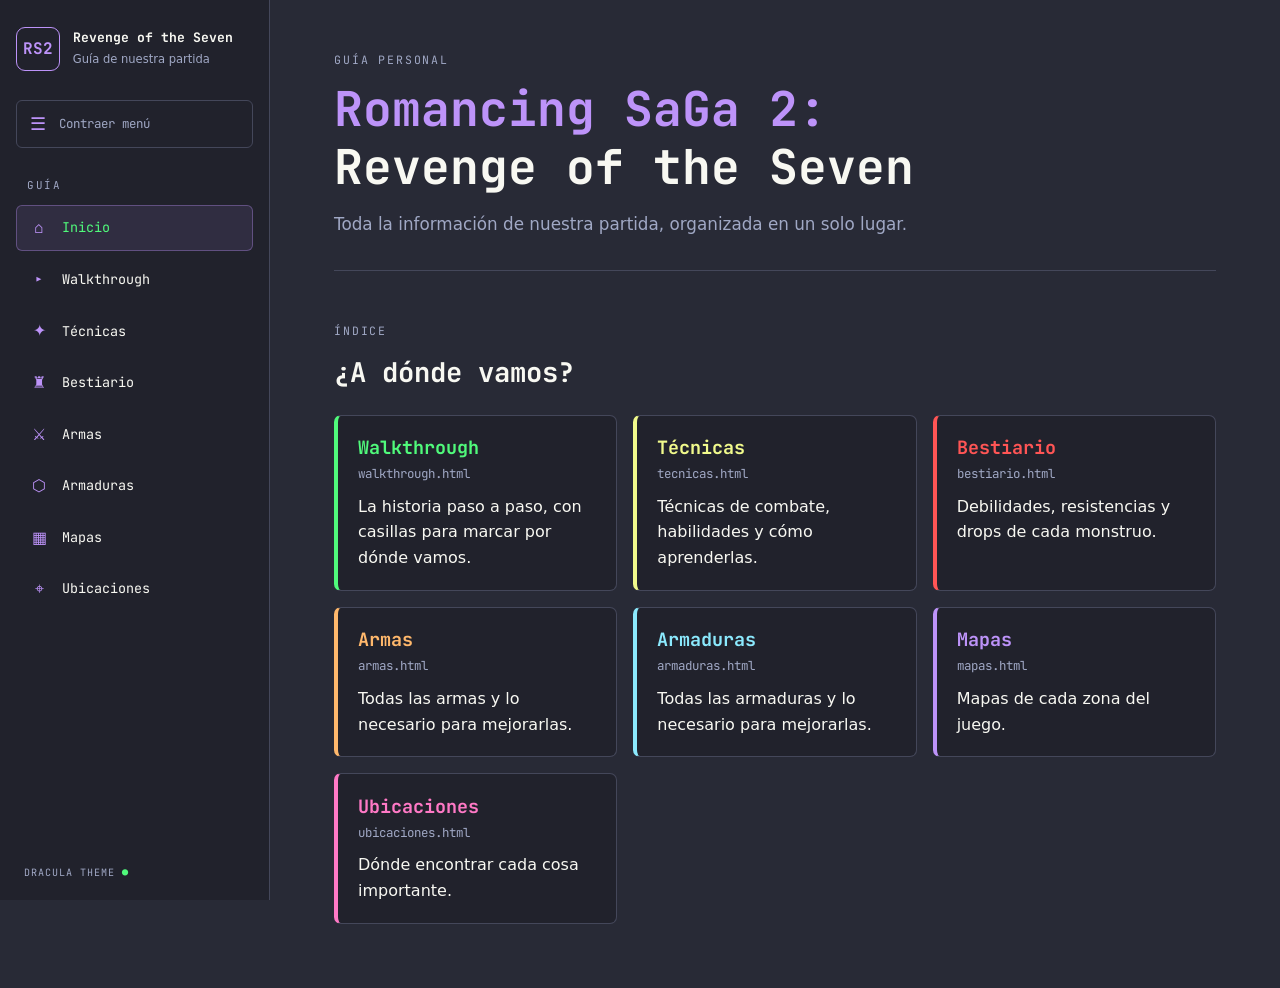
==== index.html @ 84bdde69 "Primera version chatGPT" ====
<!DOCTYPE html>
<html lang="es">
<head>
  <meta charset="UTF-8">
  <meta name="viewport" content="width=device-width, initial-scale=1">
  <meta name="theme-color" content="#282a36">
  <title>Romancing SaGa 2: Revenge of the Seven — Guía</title>
  <link rel="preconnect" href="https://fonts.googleapis.com">
  <link rel="preconnect" href="https://fonts.gstatic.com" crossorigin>
  <link href="https://fonts.googleapis.com/css2?family=JetBrains+Mono:wght@400;700&display=swap" rel="stylesheet">
  <link rel="stylesheet" href="CSS/style.css">
  <!-- Si esta página necesita estilos propios, añádelos después:
  <link rel="stylesheet" href="CSS/index.css">
  -->
</head>
<body>
  <!-- Control del menú: no necesita JavaScript -->
  <input class="menu-toggle" type="checkbox" id="menu-toggle" aria-label="Mostrar u ocultar el menú">

  <aside class="sidebar" aria-label="Menú principal">
    <a class="sidebar-brand" href="index.html">
      <span class="brand-mark">RS2</span>
      <span class="brand-copy">
        <strong>Revenge of the Seven</strong>
        <small>Guía de nuestra partida</small>
      </span>
    </a>

    <label class="sidebar-toggle" for="menu-toggle">
      <span class="toggle-icon" aria-hidden="true">☰</span>
      <span class="toggle-text">Contraer menú</span>
    </label>

    <nav class="site-nav">
      <span class="nav-heading">GUÍA</span>
      <ul>
        <li><a href="index.html" aria-current="page"><span class="nav-symbol">⌂</span><span class="nav-label">Inicio</span></a></li>
        <li><a href="walkthrough.html"><span class="nav-symbol">▸</span><span class="nav-label">Walkthrough</span></a></li>
        <li><a href="tecnicas.html"><span class="nav-symbol">✦</span><span class="nav-label">Técnicas</span></a></li>
        <li><a href="bestiario.html"><span class="nav-symbol">♜</span><span class="nav-label">Bestiario</span></a></li>
        <li><a href="armas.html"><span class="nav-symbol">⚔</span><span class="nav-label">Armas</span></a></li>
        <li><a href="armaduras.html"><span class="nav-symbol">⬡</span><span class="nav-label">Armaduras</span></a></li>
        <li><a href="mapas.html"><span class="nav-symbol">▦</span><span class="nav-label">Mapas</span></a></li>
        <li><a href="ubicaciones.html"><span class="nav-symbol">⌖</span><span class="nav-label">Ubicaciones</span></a></li>
      </ul>
    </nav>

    <div class="sidebar-footer">DRACULA THEME <span>●</span></div>
  </aside>

  <!-- En móvil, pulsar fuera del menú lo cierra -->
  <label class="menu-backdrop" for="menu-toggle" aria-label="Cerrar menú"></label>

  <main class="page-content">
    <header class="page-header">
      <p class="eyebrow">GUÍA PERSONAL</p>
      <h1 class="site-title">Romancing SaGa 2:<br><span>Revenge of the Seven</span></h1>
      <p class="site-subtitle">Toda la información de nuestra partida, organizada en un solo lugar.</p>
    </header>

    <section class="home-section" aria-labelledby="sections-title">
      <div class="section-heading">
        <p class="eyebrow">ÍNDICE</p>
        <h2 id="sections-title">¿A dónde vamos?</h2>
      </div>

      <ul class="sections">
        <li>
          <a class="section-link" href="walkthrough.html" style="--accent: var(--green)">
            <span class="section-name">Walkthrough</span>
            <span class="section-file">walkthrough.html</span>
            <span class="section-desc">La historia paso a paso, con casillas para marcar por dónde vamos.</span>
          </a>
        </li>
        <li>
          <a class="section-link" href="tecnicas.html" style="--accent: var(--yellow)">
            <span class="section-name">Técnicas</span>
            <span class="section-file">tecnicas.html</span>
            <span class="section-desc">Técnicas de combate, habilidades y cómo aprenderlas.</span>
          </a>
        </li>
        <li>
          <a class="section-link" href="bestiario.html" style="--accent: var(--red)">
            <span class="section-name">Bestiario</span>
            <span class="section-file">bestiario.html</span>
            <span class="section-desc">Debilidades, resistencias y drops de cada monstruo.</span>
          </a>
        </li>
        <li>
          <a class="section-link" href="armas.html" style="--accent: var(--orange)">
            <span class="section-name">Armas</span>
            <span class="section-file">armas.html</span>
            <span class="section-desc">Todas las armas y lo necesario para mejorarlas.</span>
          </a>
        </li>
        <li>
          <a class="section-link" href="armaduras.html" style="--accent: var(--cyan)">
            <span class="section-name">Armaduras</span>
            <span class="section-file">armaduras.html</span>
            <span class="section-desc">Todas las armaduras y lo necesario para mejorarlas.</span>
          </a>
        </li>
        <li>
          <a class="section-link" href="mapas.html" style="--accent: var(--purple)">
            <span class="section-name">Mapas</span>
            <span class="section-file">mapas.html</span>
            <span class="section-desc">Mapas de cada zona del juego.</span>
          </a>
        </li>
        <li>
          <a class="section-link" href="ubicaciones.html" style="--accent: var(--pink)">
            <span class="section-name">Ubicaciones</span>
            <span class="section-file">ubicaciones.html</span>
            <span class="section-desc">Dónde encontrar cada cosa importante.</span>
          </a>
        </li>
      </ul>
    </section>
  </main>
</body>
</html>
---- CSS/style.css ----
/* =========================================================
   Romancing SaGa 2 — Dracula Theme
   Hoja compartida por todas las páginas
   ========================================================= */

:root {
  --bg: #282a36;
  --bg-dark: #21222c;
  --bg-panel: #343746;
  --line: #44475a;
  --fg: #f8f8f2;
  --comment: #a0a8c5;
  --cyan: #8be9fd;
  --green: #50fa7b;
  --orange: #ffb86c;
  --pink: #ff79c6;
  --purple: #bd93f9;
  --red: #ff5555;
  --yellow: #f1fa8c;

  --sidebar-width: 270px;
  --sidebar-collapsed-width: 76px;
  --font-mono: "JetBrains Mono", ui-monospace, "Cascadia Code", Menlo, Consolas, monospace;
  --font-body: system-ui, -apple-system, "Segoe UI", Roboto, sans-serif;
}

* { box-sizing: border-box; }

html {
  min-height: 100%;
  background: var(--bg);
  scroll-behavior: smooth;
}

body {
  margin: 0;
  min-height: 100vh;
  background: var(--bg);
  color: var(--fg);
  font-family: var(--font-body);
  font-size: 1rem;
  line-height: 1.6;
}

a { color: var(--cyan); }

a:focus-visible,
label:focus-visible {
  outline: 2px solid var(--purple);
  outline-offset: 3px;
}

/* ---------- Menú lateral compartido ---------- */

.menu-toggle {
  position: absolute;
  width: 1px;
  height: 1px;
  overflow: hidden;
  clip: rect(0, 0, 0, 0);
  white-space: nowrap;
  clip-path: inset(50%);
}

.sidebar {
  position: fixed;
  z-index: 20;
  inset: 0 auto 0 0;
  display: flex;
  flex-direction: column;
  width: var(--sidebar-width);
  padding: 1.25rem 1rem 1rem;
  overflow-y: auto;
  background: var(--bg-dark);
  border-right: 1px solid var(--line);
  transition: width 0.22s ease, transform 0.22s ease;
}

.sidebar-brand {
  display: flex;
  align-items: center;
  gap: 0.8rem;
  min-height: 58px;
  margin-bottom: 1.4rem;
  color: var(--fg);
  text-decoration: none;
}

.brand-mark {
  display: grid;
  flex: 0 0 44px;
  width: 44px;
  height: 44px;
  place-items: center;
  border: 1px solid var(--purple);
  border-radius: 9px;
  color: var(--purple);
  font-family: var(--font-mono);
  font-weight: 700;
}

.brand-copy { min-width: 0; }
.brand-copy strong {
  display: block;
  font-family: var(--font-mono);
  font-size: 0.82rem;
  line-height: 1.35;
}
.brand-copy small {
  display: block;
  margin-top: 0.2rem;
  color: var(--comment);
  font-size: 0.72rem;
}

.sidebar-toggle {
  display: flex;
  align-items: center;
  gap: 0.75rem;
  min-height: 42px;
  padding: 0.55rem 0.7rem;
  border: 1px solid var(--line);
  border-radius: 6px;
  color: var(--comment);
  cursor: pointer;
  font-family: var(--font-mono);
  font-size: 0.78rem;
  user-select: none;
}
.sidebar-toggle:hover {
  border-color: var(--purple);
  color: var(--fg);
}
.toggle-icon {
  width: 1.2rem;
  color: var(--purple);
  text-align: center;
  font-size: 1.1rem;
}

.site-nav { margin-top: 1.8rem; }
.nav-heading {
  display: block;
  margin: 0 0 0.65rem 0.7rem;
  color: var(--comment);
  font-family: var(--font-mono);
  font-size: 0.68rem;
  letter-spacing: 0.14em;
}

.site-nav ul {
  display: grid;
  gap: 0.3rem;
  margin: 0;
  padding: 0;
  list-style: none;
}

.site-nav a {
  display: flex;
  align-items: center;
  gap: 0.8rem;
  min-height: 44px;
  padding: 0.6rem 0.75rem;
  border: 1px solid transparent;
  border-radius: 6px;
  color: var(--fg);
  text-decoration: none;
  font-family: var(--font-mono);
  font-size: 0.84rem;
  transition: background-color 0.15s, color 0.15s, border-color 0.15s;
}
.site-nav a:hover {
  background: var(--bg-panel);
  border-color: var(--line);
  color: var(--pink);
}
.site-nav a[aria-current="page"] {
  background: rgb(189 147 249 / 10%);
  border-color: rgb(189 147 249 / 35%);
  color: var(--green);
}
.nav-symbol {
  display: inline-grid;
  flex: 0 0 1.25rem;
  place-items: center;
  color: var(--purple);
  font-size: 1rem;
}

.sidebar-footer {
  margin-top: auto;
  padding: 1.25rem 0.5rem 0.2rem;
  color: var(--comment);
  font-family: var(--font-mono);
  font-size: 0.63rem;
  letter-spacing: 0.1em;
}
.sidebar-footer span { color: var(--green); }

/* Menú contraído en escritorio */
#menu-toggle:checked ~ .sidebar {
  width: var(--sidebar-collapsed-width);
  padding-inline: 0.85rem;
}
#menu-toggle:checked ~ .sidebar .brand-copy,
#menu-toggle:checked ~ .sidebar .toggle-text,
#menu-toggle:checked ~ .sidebar .nav-heading,
#menu-toggle:checked ~ .sidebar .site-nav .nav-label,
#menu-toggle:checked ~ .sidebar .sidebar-footer {
  display: none;
}
#menu-toggle:checked ~ .sidebar .sidebar-brand,
#menu-toggle:checked ~ .sidebar .sidebar-toggle,
#menu-toggle:checked ~ .sidebar .site-nav a {
  justify-content: center;
}
#menu-toggle:checked ~ .sidebar .site-nav a { padding-inline: 0.4rem; }
#menu-toggle:checked ~ .sidebar .nav-symbol {
  flex-basis: auto;
  font-size: 1.15rem;
}

/* El contenido deja espacio para el menú */
.page-content {
  min-height: 100vh;
  margin-left: var(--sidebar-width);
  padding: 3.2rem clamp(1.5rem, 5vw, 4.5rem) 4rem;
  transition: margin-left 0.22s ease;
}
#menu-toggle:checked ~ .page-content {
  margin-left: var(--sidebar-collapsed-width);
}

.menu-backdrop { display: none; }

/* ---------- Cabeceras y contenido común ---------- */

.page-header {
  width: min(100%, 1050px);
  margin: 0 auto 3.2rem;
  padding-bottom: 2rem;
  border-bottom: 1px solid var(--line);
}

.eyebrow {
  margin: 0 0 0.65rem;
  color: var(--comment);
  font-family: var(--font-mono);
  font-size: 0.72rem;
  letter-spacing: 0.16em;
}

.site-title {
  margin: 0;
  color: var(--purple);
  font-family: var(--font-mono);
  font-size: clamp(1.7rem, 4.5vw, 3rem);
  font-weight: 700;
  line-height: 1.2;
}
.site-title span { color: var(--fg); }

.site-subtitle {
  max-width: 680px;
  margin: 1rem 0 0;
  color: var(--comment);
  font-size: 1.05rem;
}

.home-section {
  width: min(100%, 1050px);
  margin-inline: auto;
}
.section-heading { margin-bottom: 1.25rem; }
.section-heading h2 {
  margin: 0;
  color: var(--fg);
  font-family: var(--font-mono);
  font-size: clamp(1.25rem, 3vw, 1.7rem);
}

/* Tarjetas del índice */
.sections {
  display: grid;
  grid-template-columns: repeat(auto-fit, minmax(min(100%, 260px), 1fr));
  gap: 1rem;
  margin: 0;
  padding: 0;
  list-style: none;
}

.section-link {
  display: block;
  height: 100%;
  padding: 1.1rem 1.25rem 1.2rem;
  background: var(--bg-dark);
  border: 1px solid var(--line);
  border-left: 4px solid var(--accent, var(--purple));
  border-radius: 7px;
  color: var(--fg);
  text-decoration: none;
  transition: background-color 0.15s, border-color 0.15s, transform 0.15s;
}
.section-link:hover {
  background: var(--bg-panel);
  border-color: var(--accent, var(--purple));
  transform: translateY(-2px);
}
.section-link:focus-visible {
  outline: 2px solid var(--accent, var(--purple));
  outline-offset: 3px;
}
.section-name {
  display: block;
  color: var(--accent, var(--purple));
  font-family: var(--font-mono);
  font-size: 1.15rem;
  font-weight: 700;
}
.section-file {
  display: block;
  margin-top: 0.1rem;
  color: var(--comment);
  font-family: var(--font-mono);
  font-size: 0.78rem;
}
.section-desc {
  display: block;
  margin-top: 0.6rem;
  color: var(--fg);
}

/* Estilos base útiles para el contenido de las páginas interiores */
.page-body {
  width: min(100%, 1050px);
  margin-inline: auto;
}
.page-body h2,
.page-body h3 {
  color: var(--purple);
  font-family: var(--font-mono);
}
.page-body a { color: var(--cyan); }

/* ---------- Adaptación a móviles ---------- */

@media (max-width: 760px) {
  .sidebar {
    width: min(var(--sidebar-width), 86vw);
    transform: translateX(-100%);
    box-shadow: 12px 0 35px rgb(0 0 0 / 25%);
  }

  /* En móvil, el menú empieza cerrado y se abre con el botón ☰ */
  #menu-toggle:checked ~ .sidebar {
    width: min(var(--sidebar-width), 86vw);
    padding-inline: 1rem;
    transform: translateX(0);
  }
  #menu-toggle:checked ~ .sidebar .brand-copy,
  #menu-toggle:checked ~ .sidebar .toggle-text,
  #menu-toggle:checked ~ .sidebar .nav-heading,
  #menu-toggle:checked ~ .sidebar .site-nav .nav-label,
  #menu-toggle:checked ~ .sidebar .sidebar-footer {
    display: initial;
  }
  #menu-toggle:checked ~ .sidebar .sidebar-brand,
  #menu-toggle:checked ~ .sidebar .sidebar-toggle,
  #menu-toggle:checked ~ .sidebar .site-nav a {
    justify-content: flex-start;
  }
  #menu-toggle:checked ~ .sidebar .site-nav a { padding-inline: 0.75rem; }
  #menu-toggle:checked ~ .sidebar .nav-symbol {
    flex-basis: 1.25rem;
  }

  .page-content,
  #menu-toggle:checked ~ .page-content {
    margin-left: 0;
    padding: 5.5rem 1.1rem 2.5rem;
  }

  /* Botón flotante para abrir/cerrar el menú */
  .sidebar-toggle {
    position: relative;
  }
  body::before {
    content: "☰  MENÚ";
    position: fixed;
    z-index: 15;
    top: 0.8rem;
    left: 0.8rem;
    padding: 0.55rem 0.85rem;
    border: 1px solid var(--line);
    border-radius: 6px;
    background: var(--bg-dark);
    color: var(--fg);
    font-family: var(--font-mono);
    font-size: 0.78rem;
    pointer-events: none;
  }
  .menu-backdrop {
    position: fixed;
    z-index: 18;
    inset: 0;
    background: rgb(0 0 0 / 55%);
  }
  #menu-toggle:checked ~ .menu-backdrop { display: block; }
  #menu-toggle:checked ~ .sidebar { z-index: 20; }
  .sidebar .sidebar-toggle { display: none; }
  #menu-toggle:checked ~ .sidebar .sidebar-toggle { display: flex; }
}

@media (prefers-reduced-motion: reduce) {
  *,
  *::before,
  *::after {
    scroll-behavior: auto !important;
    transition-duration: 0.01ms !important;
  }
}
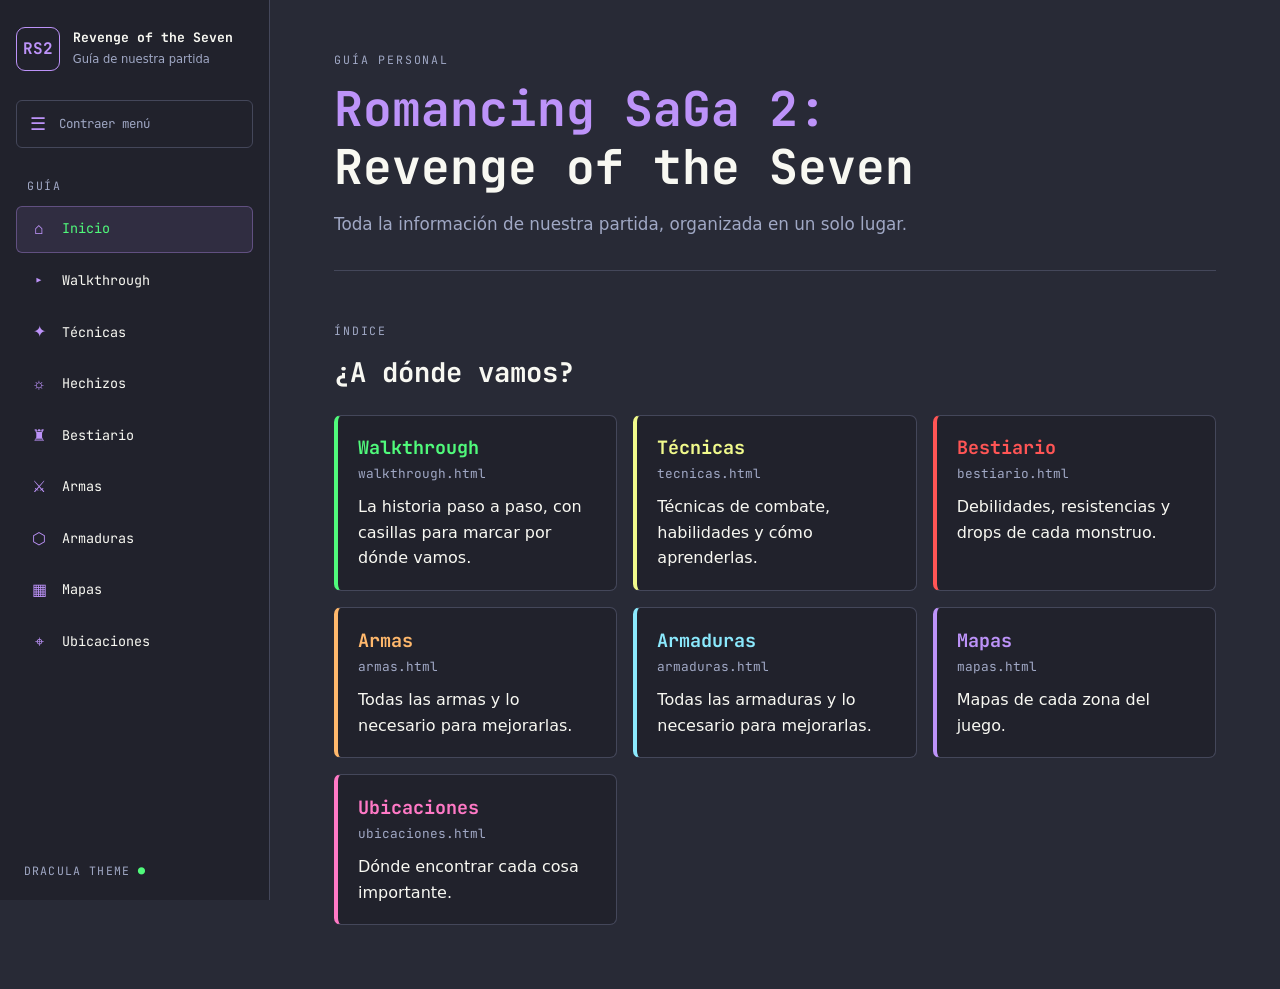
==== commit a6eeb7ac: "correciones varias" ====
--- a/index.html
+++ b/index.html
@@ -5,17 +5,25 @@
   <meta name="viewport" content="width=device-width, initial-scale=1">
   <meta name="theme-color" content="#282a36">
   <title>Romancing SaGa 2: Revenge of the Seven — Guía</title>
+
   <link rel="preconnect" href="https://fonts.googleapis.com">
   <link rel="preconnect" href="https://fonts.gstatic.com" crossorigin>
   <link href="https://fonts.googleapis.com/css2?family=JetBrains+Mono:wght@400;700&display=swap" rel="stylesheet">
   <link rel="stylesheet" href="CSS/style.css">
+  <script src="JavaScript/menu.js" defer></script>
+
   <!-- Si esta página necesita estilos propios, añádelos después:
   <link rel="stylesheet" href="CSS/index.css">
   -->
 </head>
 <body>
   <!-- Control del menú: no necesita JavaScript -->
-  <input class="menu-toggle" type="checkbox" id="menu-toggle" aria-label="Mostrar u ocultar el menú">
+  <input class="menu-toggle" type="checkbox" id="menu-toggle" aria-controls="site-nav" aria-label="Mostrar u ocultar el menú">
+
+  <!-- Botón fijo para abrir/cerrar el menú en móvil -->
+  <label class="mobile-menu-button" for="menu-toggle" aria-label="Abrir o cerrar el menú">
+    ☰ MENÚ
+  </label>
 
   <aside class="sidebar" aria-label="Menú principal">
     <a class="sidebar-brand" href="index.html">
@@ -31,17 +39,18 @@
       <span class="toggle-text">Contraer menú</span>
     </label>
 
-    <nav class="site-nav">
+    <nav class="site-nav" id="site-nav">
       <span class="nav-heading">GUÍA</span>
       <ul>
-        <li><a href="index.html" aria-current="page"><span class="nav-symbol">⌂</span><span class="nav-label">Inicio</span></a></li>
-        <li><a href="walkthrough.html"><span class="nav-symbol">▸</span><span class="nav-label">Walkthrough</span></a></li>
-        <li><a href="tecnicas.html"><span class="nav-symbol">✦</span><span class="nav-label">Técnicas</span></a></li>
-        <li><a href="bestiario.html"><span class="nav-symbol">♜</span><span class="nav-label">Bestiario</span></a></li>
-        <li><a href="armas.html"><span class="nav-symbol">⚔</span><span class="nav-label">Armas</span></a></li>
-        <li><a href="armaduras.html"><span class="nav-symbol">⬡</span><span class="nav-label">Armaduras</span></a></li>
-        <li><a href="mapas.html"><span class="nav-symbol">▦</span><span class="nav-label">Mapas</span></a></li>
-        <li><a href="ubicaciones.html"><span class="nav-symbol">⌖</span><span class="nav-label">Ubicaciones</span></a></li>
+        <li><a href="index.html" aria-current="page"><span class="nav-symbol" aria-hidden="true">⌂</span><span class="nav-label">Inicio</span></a></li>
+        <li><a href="walkthrough.html"><span class="nav-symbol" aria-hidden="true">▸</span><span class="nav-label">Walkthrough</span></a></li>
+        <li><a href="tecnicas.html"><span class="nav-symbol" aria-hidden="true">✦</span><span class="nav-label">Técnicas</span></a></li>
+        <li><a href="hechizos.html"><span class="nav-symbol" aria-hidden="true">☼</span><span class="nav-label">Hechizos</span></a></li>
+        <li><a href="bestiario.html"><span class="nav-symbol" aria-hidden="true">♜</span><span class="nav-label">Bestiario</span></a></li>
+        <li><a href="armas.html"><span class="nav-symbol" aria-hidden="true">⚔</span><span class="nav-label">Armas</span></a></li>
+        <li><a href="armaduras.html"><span class="nav-symbol" aria-hidden="true">⬡</span><span class="nav-label">Armaduras</span></a></li>
+        <li><a href="mapas.html"><span class="nav-symbol" aria-hidden="true">▦</span><span class="nav-label">Mapas</span></a></li>
+        <li><a href="ubicaciones.html"><span class="nav-symbol" aria-hidden="true">⌖</span><span class="nav-label">Ubicaciones</span></a></li>
       </ul>
     </nav>
 
@@ -49,7 +58,7 @@
   </aside>
 
   <!-- En móvil, pulsar fuera del menú lo cierra -->
-  <label class="menu-backdrop" for="menu-toggle" aria-label="Cerrar menú"></label>
+  <label class="menu-backdrop" for="menu-toggle" aria-hidden="true"></label>
 
   <main class="page-content">
     <header class="page-header">
@@ -72,6 +81,7 @@
             <span class="section-desc">La historia paso a paso, con casillas para marcar por dónde vamos.</span>
           </a>
         </li>
+
         <li>
           <a class="section-link" href="tecnicas.html" style="--accent: var(--yellow)">
             <span class="section-name">Técnicas</span>
@@ -79,6 +89,7 @@
             <span class="section-desc">Técnicas de combate, habilidades y cómo aprenderlas.</span>
           </a>
         </li>
+
         <li>
           <a class="section-link" href="bestiario.html" style="--accent: var(--red)">
             <span class="section-name">Bestiario</span>
@@ -86,6 +97,7 @@
             <span class="section-desc">Debilidades, resistencias y drops de cada monstruo.</span>
           </a>
         </li>
+
         <li>
           <a class="section-link" href="armas.html" style="--accent: var(--orange)">
             <span class="section-name">Armas</span>
@@ -93,6 +105,7 @@
             <span class="section-desc">Todas las armas y lo necesario para mejorarlas.</span>
           </a>
         </li>
+
         <li>
           <a class="section-link" href="armaduras.html" style="--accent: var(--cyan)">
             <span class="section-name">Armaduras</span>
@@ -100,6 +113,7 @@
             <span class="section-desc">Todas las armaduras y lo necesario para mejorarlas.</span>
           </a>
         </li>
+
         <li>
           <a class="section-link" href="mapas.html" style="--accent: var(--purple)">
             <span class="section-name">Mapas</span>
@@ -107,6 +121,7 @@
             <span class="section-desc">Mapas de cada zona del juego.</span>
           </a>
         </li>
+
         <li>
           <a class="section-link" href="ubicaciones.html" style="--accent: var(--pink)">
             <span class="section-name">Ubicaciones</span>
@@ -118,4 +133,4 @@
     </section>
   </main>
 </body>
-</html>
+</html>
--- a/CSS/style.css
+++ b/CSS/style.css
@@ -4,6 +4,8 @@
    ========================================================= */
 
 :root {
+  color-scheme: dark;
+
   --bg: #282a36;
   --bg-dark: #21222c;
   --bg-panel: #343746;
@@ -20,11 +22,14 @@
 
   --sidebar-width: 270px;
   --sidebar-collapsed-width: 76px;
+
   --font-mono: "JetBrains Mono", ui-monospace, "Cascadia Code", Menlo, Consolas, monospace;
   --font-body: system-ui, -apple-system, "Segoe UI", Roboto, sans-serif;
 }
 
-* { box-sizing: border-box; }
+* {
+  box-sizing: border-box;
+}
 
 html {
   min-height: 100%;
@@ -42,10 +47,13 @@
   line-height: 1.6;
 }
 
-a { color: var(--cyan); }
+a {
+  color: var(--cyan);
+}
 
 a:focus-visible,
-label:focus-visible {
+.mobile-menu-button:focus-visible,
+.sidebar-toggle:focus-visible {
   outline: 2px solid var(--purple);
   outline-offset: 3px;
 }
@@ -99,13 +107,17 @@
   font-weight: 700;
 }
 
-.brand-copy { min-width: 0; }
+.brand-copy {
+  min-width: 0;
+}
+
 .brand-copy strong {
   display: block;
   font-family: var(--font-mono);
   font-size: 0.82rem;
   line-height: 1.35;
 }
+
 .brand-copy small {
   display: block;
   margin-top: 0.2rem;
@@ -127,10 +139,12 @@
   font-size: 0.78rem;
   user-select: none;
 }
+
 .sidebar-toggle:hover {
   border-color: var(--purple);
   color: var(--fg);
 }
+
 .toggle-icon {
   width: 1.2rem;
   color: var(--purple);
@@ -138,13 +152,16 @@
   font-size: 1.1rem;
 }
 
-.site-nav { margin-top: 1.8rem; }
+.site-nav {
+  margin-top: 1.8rem;
+}
+
 .nav-heading {
   display: block;
   margin: 0 0 0.65rem 0.7rem;
   color: var(--comment);
   font-family: var(--font-mono);
-  font-size: 0.68rem;
+  font-size: 0.72rem;
   letter-spacing: 0.14em;
 }
 
@@ -170,16 +187,19 @@
   font-size: 0.84rem;
   transition: background-color 0.15s, color 0.15s, border-color 0.15s;
 }
+
 .site-nav a:hover {
   background: var(--bg-panel);
   border-color: var(--line);
   color: var(--pink);
 }
+
 .site-nav a[aria-current="page"] {
   background: rgb(189 147 249 / 10%);
   border-color: rgb(189 147 249 / 35%);
   color: var(--green);
 }
+
 .nav-symbol {
   display: inline-grid;
   flex: 0 0 1.25rem;
@@ -193,16 +213,25 @@
   padding: 1.25rem 0.5rem 0.2rem;
   color: var(--comment);
   font-family: var(--font-mono);
-  font-size: 0.63rem;
+  font-size: 0.72rem;
   letter-spacing: 0.1em;
 }
-.sidebar-footer span { color: var(--green); }
+
+.sidebar-footer span {
+  color: var(--green);
+}
+
+/* Botón fijo para abrir/cerrar el menú en móvil */
+.mobile-menu-button {
+  display: none;
+}
 
 /* Menú contraído en escritorio */
 #menu-toggle:checked ~ .sidebar {
   width: var(--sidebar-collapsed-width);
   padding-inline: 0.85rem;
 }
+
 #menu-toggle:checked ~ .sidebar .brand-copy,
 #menu-toggle:checked ~ .sidebar .toggle-text,
 #menu-toggle:checked ~ .sidebar .nav-heading,
@@ -210,12 +239,17 @@
 #menu-toggle:checked ~ .sidebar .sidebar-footer {
   display: none;
 }
+
 #menu-toggle:checked ~ .sidebar .sidebar-brand,
 #menu-toggle:checked ~ .sidebar .sidebar-toggle,
 #menu-toggle:checked ~ .sidebar .site-nav a {
   justify-content: center;
 }
-#menu-toggle:checked ~ .sidebar .site-nav a { padding-inline: 0.4rem; }
+
+#menu-toggle:checked ~ .sidebar .site-nav a {
+  padding-inline: 0.4rem;
+}
+
 #menu-toggle:checked ~ .sidebar .nav-symbol {
   flex-basis: auto;
   font-size: 1.15rem;
@@ -228,11 +262,14 @@
   padding: 3.2rem clamp(1.5rem, 5vw, 4.5rem) 4rem;
   transition: margin-left 0.22s ease;
 }
+
 #menu-toggle:checked ~ .page-content {
   margin-left: var(--sidebar-collapsed-width);
 }
 
-.menu-backdrop { display: none; }
+.menu-backdrop {
+  display: none;
+}
 
 /* ---------- Cabeceras y contenido común ---------- */
 
@@ -259,7 +296,10 @@
   font-weight: 700;
   line-height: 1.2;
 }
-.site-title span { color: var(--fg); }
+
+.site-title span {
+  color: var(--fg);
+}
 
 .site-subtitle {
   max-width: 680px;
@@ -272,7 +312,11 @@
   width: min(100%, 1050px);
   margin-inline: auto;
 }
-.section-heading { margin-bottom: 1.25rem; }
+
+.section-heading {
+  margin-bottom: 1.25rem;
+}
+
 .section-heading h2 {
   margin: 0;
   color: var(--fg);
@@ -302,15 +346,18 @@
   text-decoration: none;
   transition: background-color 0.15s, border-color 0.15s, transform 0.15s;
 }
+
 .section-link:hover {
   background: var(--bg-panel);
   border-color: var(--accent, var(--purple));
   transform: translateY(-2px);
 }
+
 .section-link:focus-visible {
   outline: 2px solid var(--accent, var(--purple));
   outline-offset: 3px;
 }
+
 .section-name {
   display: block;
   color: var(--accent, var(--purple));
@@ -318,13 +365,15 @@
   font-size: 1.15rem;
   font-weight: 700;
 }
+
 .section-file {
   display: block;
   margin-top: 0.1rem;
   color: var(--comment);
   font-family: var(--font-mono);
-  font-size: 0.78rem;
-}
+  font-size: 0.8rem;
+}
+
 .section-desc {
   display: block;
   margin-top: 0.6rem;
@@ -336,12 +385,16 @@
   width: min(100%, 1050px);
   margin-inline: auto;
 }
+
 .page-body h2,
 .page-body h3 {
   color: var(--purple);
   font-family: var(--font-mono);
 }
-.page-body a { color: var(--cyan); }
+
+.page-body a {
+  color: var(--cyan);
+}
 
 /* ---------- Adaptación a móviles ---------- */
 
@@ -352,12 +405,12 @@
     box-shadow: 12px 0 35px rgb(0 0 0 / 25%);
   }
 
-  /* En móvil, el menú empieza cerrado y se abre con el botón ☰ */
   #menu-toggle:checked ~ .sidebar {
     width: min(var(--sidebar-width), 86vw);
     padding-inline: 1rem;
     transform: translateX(0);
   }
+
   #menu-toggle:checked ~ .sidebar .brand-copy,
   #menu-toggle:checked ~ .sidebar .toggle-text,
   #menu-toggle:checked ~ .sidebar .nav-heading,
@@ -365,12 +418,17 @@
   #menu-toggle:checked ~ .sidebar .sidebar-footer {
     display: initial;
   }
+
   #menu-toggle:checked ~ .sidebar .sidebar-brand,
   #menu-toggle:checked ~ .sidebar .sidebar-toggle,
   #menu-toggle:checked ~ .sidebar .site-nav a {
     justify-content: flex-start;
   }
-  #menu-toggle:checked ~ .sidebar .site-nav a { padding-inline: 0.75rem; }
+
+  #menu-toggle:checked ~ .sidebar .site-nav a {
+    padding-inline: 0.75rem;
+  }
+
   #menu-toggle:checked ~ .sidebar .nav-symbol {
     flex-basis: 1.25rem;
   }
@@ -381,35 +439,66 @@
     padding: 5.5rem 1.1rem 2.5rem;
   }
 
-  /* Botón flotante para abrir/cerrar el menú */
-  .sidebar-toggle {
-    position: relative;
-  }
-  body::before {
-    content: "☰  MENÚ";
+  /* Botón real para abrir/cerrar el menú */
+  .mobile-menu-button {
     position: fixed;
-    z-index: 15;
+    z-index: 25;
     top: 0.8rem;
     left: 0.8rem;
+    display: inline-flex;
+    align-items: center;
+    gap: 0.5rem;
+    min-height: 44px;
     padding: 0.55rem 0.85rem;
     border: 1px solid var(--line);
     border-radius: 6px;
     background: var(--bg-dark);
     color: var(--fg);
+    cursor: pointer;
     font-family: var(--font-mono);
     font-size: 0.78rem;
-    pointer-events: none;
-  }
+    user-select: none;
+  }
+
+  .mobile-menu-button:hover {
+    border-color: var(--purple);
+    color: var(--pink);
+  }
+
+  .mobile-menu-button:focus-visible {
+    outline: 2px solid var(--purple);
+    outline-offset: 3px;
+  }
+
+  /* Indica visualmente que el menú está abierto */
+  #menu-toggle:checked ~ .mobile-menu-button::after {
+    content: " ✕";
+  }
+
   .menu-backdrop {
     position: fixed;
     z-index: 18;
     inset: 0;
     background: rgb(0 0 0 / 55%);
-  }
-  #menu-toggle:checked ~ .menu-backdrop { display: block; }
-  #menu-toggle:checked ~ .sidebar { z-index: 20; }
-  .sidebar .sidebar-toggle { display: none; }
-  #menu-toggle:checked ~ .sidebar .sidebar-toggle { display: flex; }
+    cursor: pointer;
+  }
+
+  #menu-toggle:checked ~ .menu-backdrop {
+    display: block;
+  }
+
+  #menu-toggle:checked ~ .sidebar {
+    z-index: 20;
+  }
+
+  /* El toggle interno deja de ser necesario en móvil */
+  .sidebar .sidebar-toggle {
+    display: none;
+  }
+
+  #menu-toggle:checked ~ .sidebar .sidebar-toggle {
+    display: none;
+  }
 }
 
 @media (prefers-reduced-motion: reduce) {
@@ -419,4 +508,4 @@
     scroll-behavior: auto !important;
     transition-duration: 0.01ms !important;
   }
-}
+}
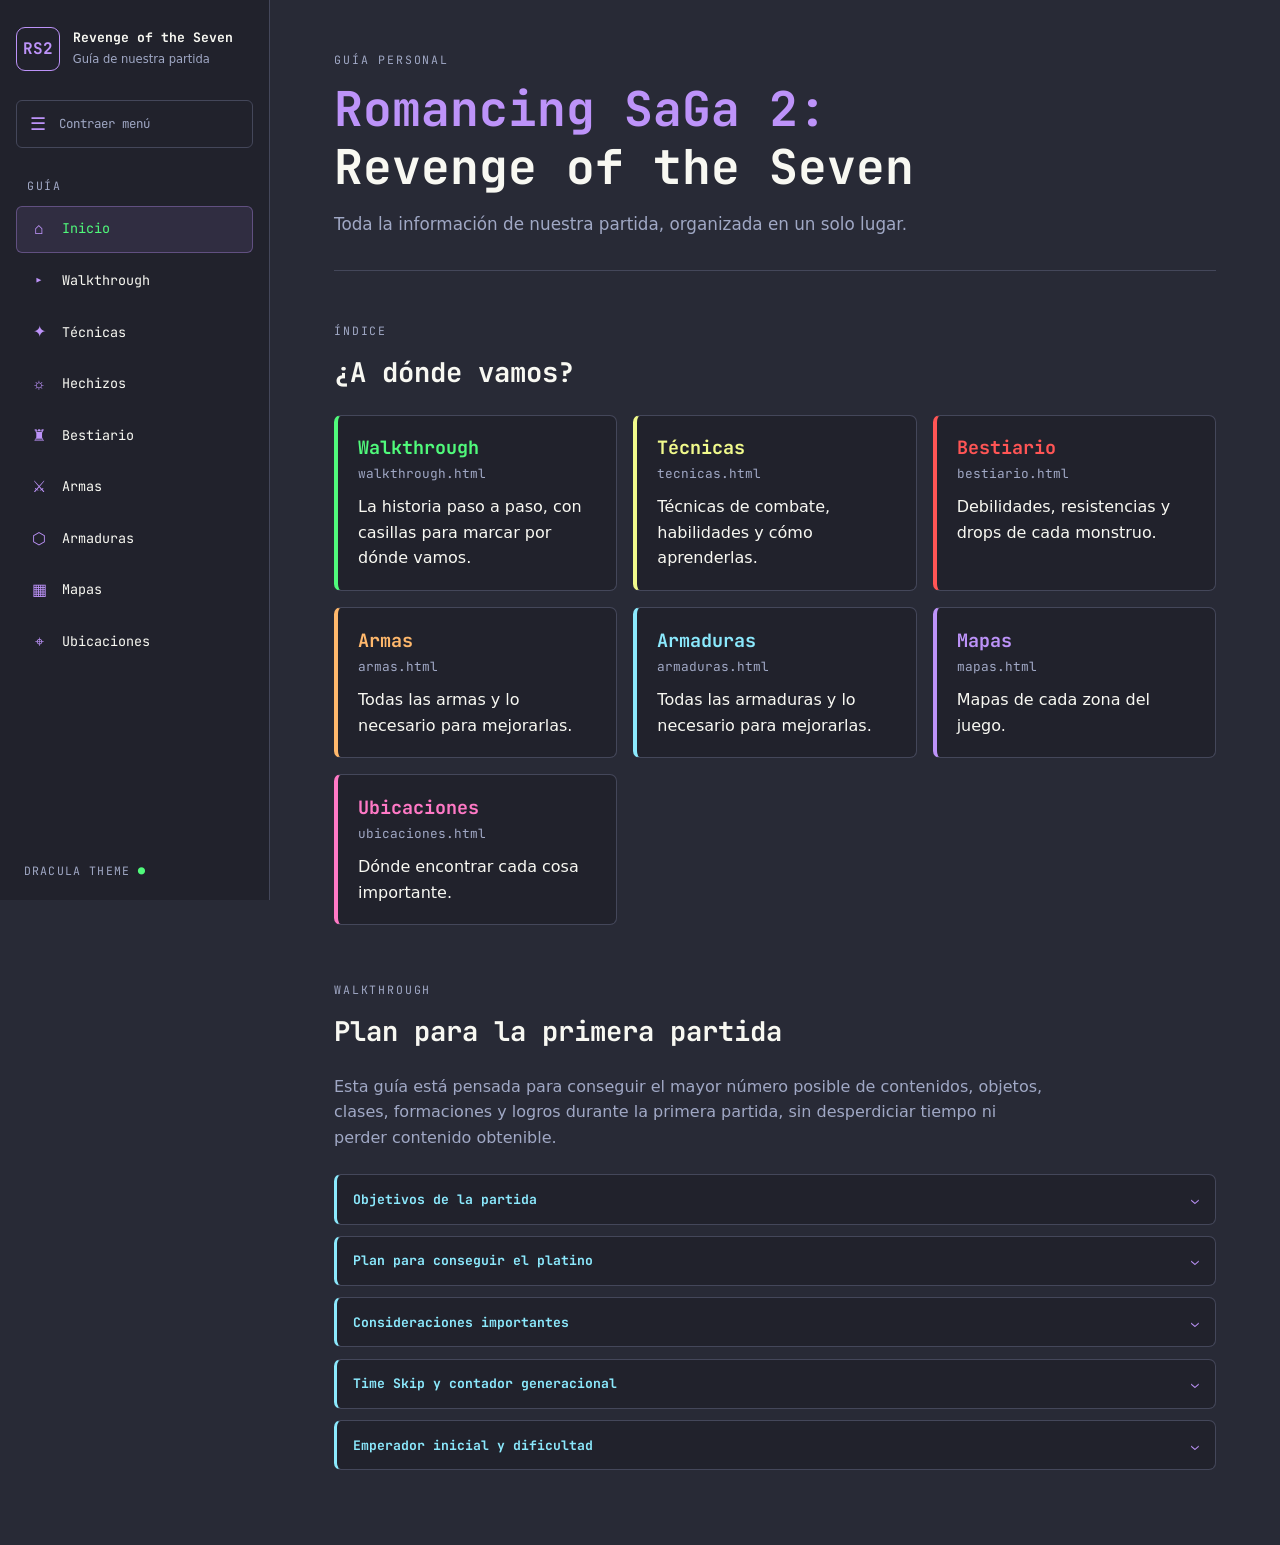
==== commit ba24860c: "gen2" ====
--- a/index.html
+++ b/index.html
@@ -131,6 +131,199 @@
         </li>
       </ul>
     </section>
+    <section class="home-section walkthrough-intro" aria-labelledby="walkthrough-intro-title">
+  <div class="section-heading">
+    <p class="eyebrow">WALKTHROUGH</p>
+    <h2 id="walkthrough-intro-title">Plan para la primera partida</h2>
+  </div>
+
+  <p class="intro-text">
+    Esta guía está pensada para conseguir el mayor número posible de contenidos,
+    objetos, clases, formaciones y logros durante la primera partida, sin
+    desperdiciar tiempo ni perder contenido obtenible.
+  </p>
+
+  <details class="info-card">
+    <summary>Objetivos de la partida</summary>
+    <div class="info-card-content">
+      <ul>
+        <li>Conseguir aproximadamente el 70% de los trofeos al terminar la primera partida.</li>
+        <li>Conseguir el platino al final de 2,5 partidas aproximadamente.</li>
+        <li>Desbloquear casi todas las regiones al principio y obtener pronto el Bejeweled Ring para mejorar las tasas de drop.</li>
+        <li>Retrasar la fase del Emperador Final hasta haber completado y saqueado todos los dungeons posibles.</li>
+        <li>Conseguir todas las ubicaciones de Mr. S lo antes posible; la última solo está disponible en la zona final.</li>
+        <li>Conseguir casi todos los libros de hechizos de fusión lo antes posible.</li>
+        <li>Obtener equipo de nivel medio cuanto antes para superar los jefes iniciales.</li>
+        <li>Provocar técnicas de forma eficiente, subir aptitudes, dominar habilidades de clase y conseguir formaciones útiles.</li>
+        <li>Anexionar 9 territorios cuanto antes para desbloquear instalaciones, mejoras y la clase Imperial Guard.</li>
+        <li>Completar todas las misiones excepto la forma final de Dantarg y salvar a los Salamanders.</li>
+        <li>Aprender Shadow Magic y reclutar a la clase Diviner.</li>
+        <li>Conseguir todos los Memory of Seven Heroes para enfrentarte a los jefes del postjuego.</li>
+      </ul>
+    </div>
+  </details>
+
+  <details class="info-card">
+    <summary>Plan para conseguir el platino</summary>
+    <div class="info-card-content">
+      <p>
+        Algunas misiones tienen dos resultados distintos necesarios para obtener
+        todos los logros. Por ejemplo, en las misiones de Comroon Island solo
+        puedes elegir entre Shadow Magic con la clase Diviner o la clase
+        Salamander en una misma partida.
+      </p>
+
+      <p>
+        Por eso hacen falta al menos dos partidas para conseguir todos los
+        logros. Mi recomendación es planificar tres partidas.
+      </p>
+
+      <ul>
+        <li>
+          <strong>Primera partida — Normal:</strong> sigue esta guía y crea un
+          Emperador Diviner para conseguir la formación y dominar su habilidad de clase.
+        </li>
+        <li>
+          <strong>Segunda partida — Expert o Romancing:</strong> sigue la guía de
+          nuevo para obtener Shadow Magic.
+        </li>
+        <li>
+          <strong>Tercera partida — Normal:</strong> avanza rápido para reclutar
+          Salamanders, conseguir el logro correspondiente y desbloquear las
+          formaciones restantes para Capable Tactician y Master Strategist.
+        </li>
+      </ul>
+
+      <p>
+        Tras dominar la habilidad de clase Salamander, conseguirás el platino si
+        has provocado 100 técnicas durante el camino, algo muy probable siguiendo
+        esta guía.
+      </p>
+    </div>
+  </details>
+
+  <details class="info-card">
+    <summary>Consideraciones importantes</summary>
+    <div class="info-card-content">
+      <ul>
+        <li>
+          Muchos jugadores hacen la misión de la Sirena demasiado pronto y
+          desperdician una generación. Solo debe hacerse antes de activar la
+          misión Sunken Ship, que ocurre después de Garron’s Rebellion.
+        </li>
+        <li>
+          En el remake, Dantarg aparece siempre en Eastern Subterrane en lugar
+          del jefe original.
+        </li>
+        <li>
+          La misión del Avalon Thief Guild y su relación con Canal Fortress
+          funcionan de forma algo distinta respecto al juego original.
+        </li>
+        <li>
+          Completar la misión Iris and Minstrel da acceso inmediato a Forgotten
+          Village y, por tanto, acceso temprano a Nival Ruins, su equipo de alto
+          nivel y el hechizo de fusión Crimson Flare.
+        </li>
+        <li>
+          El hechizo Light Wall se consigue en un cofre accesible solo cuando
+          Avalon Gardens alcanza el rango máximo, algo que ocurre tras llegar a
+          lv16 de fuerza enemiga.
+        </li>
+        <li>
+          Escapar de batallas no evita que se acumulen los puntos generacionales.
+          Solo conviene escapar en las zonas de nivel medio o alto cuando lleves
+          personajes de poca vida, para conseguir acceso temprano a objetos,
+          hechizos y ventajas de Mr. S.
+        </li>
+      </ul>
+    </div>
+  </details>
+
+  <details class="info-card">
+    <summary>Time Skip y contador generacional</summary>
+    <div class="info-card-content">
+      <p>
+        El <strong>Time Skip</strong> es una mecánica que avanza al menos 100 años
+        al completar ciertas misiones, obligándote a elegir un nuevo Emperador.
+        Cada misión aporta puntos de evento ocultos; al acumular suficientes
+        durante una generación, se produce el salto temporal.
+      </p>
+
+      <p>
+        El <strong>Generational Battle Count</strong> cuenta las batallas de una
+        generación, tanto si las ganas como si escapas de ellas. Entrar en una
+        batalla ya suma al contador, y alcanzar ciertos umbrales añade puntos de
+        evento que pueden provocar un salto temporal prematuro.
+      </p>
+
+      <p>
+        Si quieres hacer grinding, hazlo justo antes de una misión que vaya a
+        provocar un salto temporal. La guía indicará los mejores momentos para
+        hacerlo.
+      </p>
+
+      <p>
+        En el remake, algunas acciones parciales de una misión también pueden
+        añadir puntos de evento. Por ejemplo, hablar con Cat en la taberna de
+        Canal Fortress añade una cantidad importante de puntos.
+      </p>
+    </div>
+  </details>
+
+  <details class="info-card">
+    <summary>Emperador inicial y dificultad</summary>
+    <div class="info-card-content">
+      <p>
+        En la primera partida, elige una <strong>Emperatriz Final femenina</strong>.
+        La espada Moonlite es mejor opción para mejorar en partidas posteriores,
+        ya que puede usar técnicas de espada de una y dos manos e incluye la
+        técnica única Lunar Blade, un ataque Shadow alineado con STR que golpea a
+        todos los enemigos.
+      </p>
+
+      <p>
+        En <strong>New Game+</strong>, elige el Emperador Final masculino: tiene
+        más LP y estadísticas superiores de STR y STA.
+      </p>
+
+      <p>
+        Para la primera partida, elige <strong>Normal o Classic</strong>. El trofeo
+        de Classic, Imperial Stout, también se desbloquea si completas New Game+
+        en Expert o Romancing.
+      </p>
+
+      <ul>
+        <li>
+          <strong>Easy:</strong> enemigos con menos HP, ataques más débiles y menos
+          habilidades negativas.
+        </li>
+        <li>
+          <strong>Normal:</strong> HP similar al original, pero con menos
+          habilidades negativas y, en algunos casos, sin segundas fases.
+        </li>
+        <li>
+          <strong>Classic:</strong> algo más de HP que el original, con patrones y
+          mecánicas más cercanos al juego original, incluidas segundas fases.
+        </li>
+        <li>
+          <strong>Expert:</strong> más HP y ataques más dañinos; algunos enemigos y
+          jefes tienen técnicas, patrones o fases nuevas.
+        </li>
+        <li>
+          <strong>Romancing:</strong> la mayor cantidad de HP; algunos enemigos
+          pueden derribar personajes de un golpe y algunos jefes tienen patrones
+          nuevos.
+        </li>
+      </ul>
+
+      <p>
+        La dificultad debe elegirse al comenzar la partida y mantenerse durante
+        toda ella. No puedes jugar en Easy o Normal y cambiar a Classic justo
+        antes del jefe final para conseguir el logro Imperial Stout.
+      </p>
+    </div>
+  </details>
+</section>
   </main>
 </body>
 </html>
--- a/CSS/style.css
+++ b/CSS/style.css
@@ -508,4 +508,83 @@
     scroll-behavior: auto !important;
     transition-duration: 0.01ms !important;
   }
+}
+
+/* ---------- Introducción al walkthrough ---------- */
+
+.walkthrough-intro {
+  margin-top: 3.5rem;
+}
+
+.intro-text {
+  max-width: 720px;
+  margin: 0 0 1.5rem;
+  color: var(--comment);
+}
+
+.info-card {
+  margin-bottom: 0.7rem;
+  background: var(--bg-dark);
+  border: 1px solid var(--line);
+  border-left: 3px solid var(--cyan);
+  border-radius: 7px;
+}
+
+.info-card > summary {
+  padding: 0.85rem 1rem;
+  color: var(--cyan);
+  cursor: pointer;
+  font-family: var(--font-mono);
+  font-size: 0.82rem;
+  font-weight: 700;
+  list-style: none;
+}
+
+.info-card > summary::-webkit-details-marker {
+  display: none;
+}
+
+.info-card > summary::marker {
+  content: "";
+}
+
+.info-card > summary::after {
+  content: "⌄";
+  float: right;
+  color: var(--purple);
+  transition: transform 0.15s ease;
+}
+
+.info-card[open] > summary::after {
+  transform: rotate(180deg);
+}
+
+.info-card > summary:focus-visible {
+  outline: 2px solid var(--purple);
+  outline-offset: -2px;
+}
+
+.info-card-content {
+  padding: 0 1rem 1rem;
+  color: var(--fg);
+  font-size: 0.88rem;
+}
+
+.info-card-content p {
+  margin: 0 0 0.6rem;
+}
+
+.info-card-content ul {
+  margin: 0;
+  padding-left: 1.2rem;
+}
+
+.info-card-content li + li {
+  margin-top: 0.35rem;
+}
+
+@media (prefers-reduced-motion: reduce) {
+  .info-card > summary::after {
+    transition: none;
+  }
 }
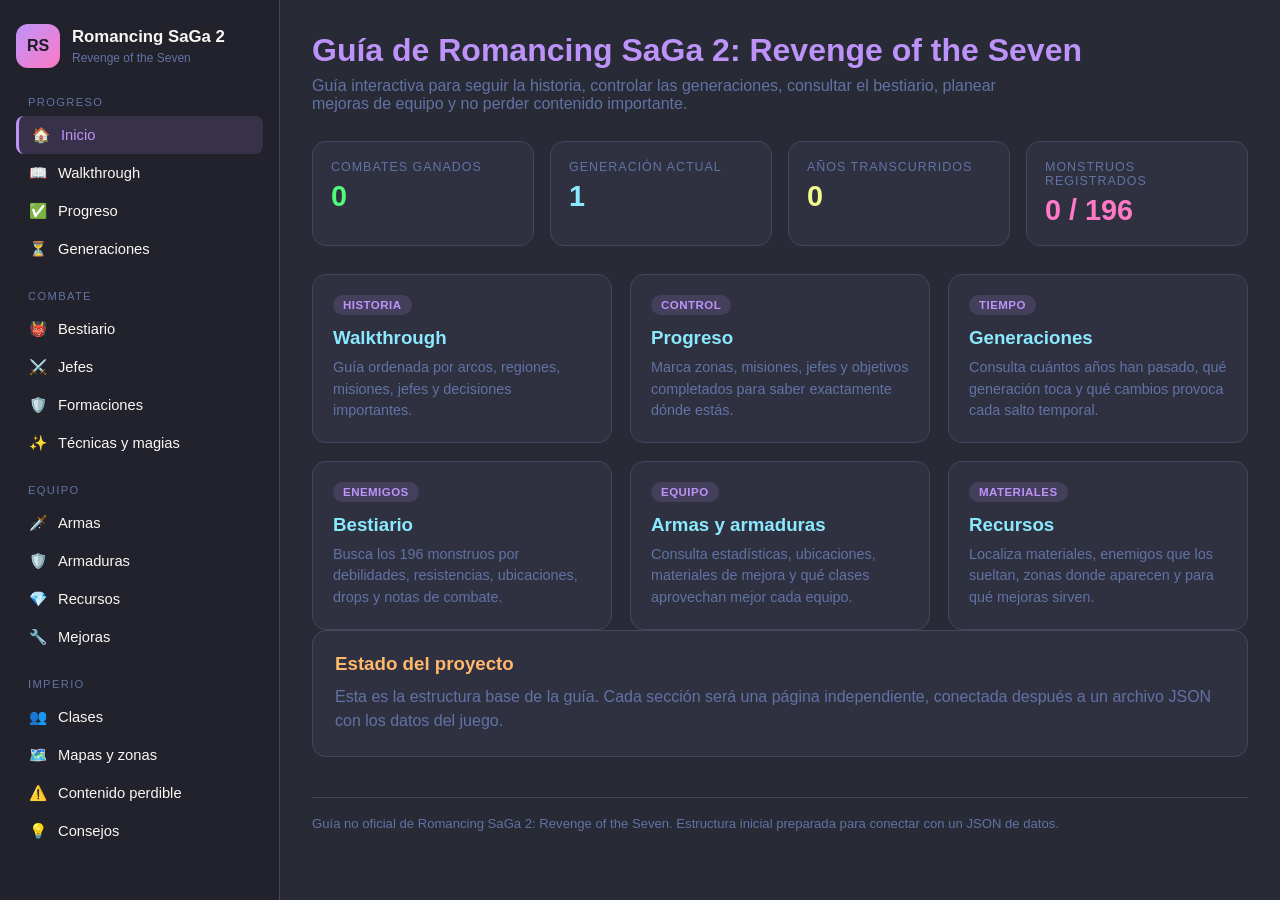
==== commit 3eb0bfcb: "coas hechas en casa, bestiario hecho sin debilidades" ====
--- a/index.html
+++ b/index.html
@@ -1,329 +1,183 @@
 <!DOCTYPE html>
 <html lang="es">
 <head>
-  <meta charset="UTF-8">
-  <meta name="viewport" content="width=device-width, initial-scale=1">
-  <meta name="theme-color" content="#282a36">
+  <meta charset="UTF-8" />
+  <meta name="viewport" content="width=device-width, initial-scale=1.0" />
   <title>Romancing SaGa 2: Revenge of the Seven — Guía</title>
+  <link rel="stylesheet" href="CSS/styles.css" />
+</head>
 
-  <link rel="preconnect" href="https://fonts.googleapis.com">
-  <link rel="preconnect" href="https://fonts.gstatic.com" crossorigin>
-  <link href="https://fonts.googleapis.com/css2?family=JetBrains+Mono:wght@400;700&display=swap" rel="stylesheet">
-  <link rel="stylesheet" href="CSS/style.css">
-  <script src="JavaScript/menu.js" defer></script>
-
-  <!-- Si esta página necesita estilos propios, añádelos después:
-  <link rel="stylesheet" href="CSS/index.css">
-  -->
-</head>
 <body>
-  <!-- Control del menú: no necesita JavaScript -->
-  <input class="menu-toggle" type="checkbox" id="menu-toggle" aria-controls="site-nav" aria-label="Mostrar u ocultar el menú">
-
-  <!-- Botón fijo para abrir/cerrar el menú en móvil -->
-  <label class="mobile-menu-button" for="menu-toggle" aria-label="Abrir o cerrar el menú">
-    ☰ MENÚ
-  </label>
-
-  <aside class="sidebar" aria-label="Menú principal">
-    <a class="sidebar-brand" href="index.html">
-      <span class="brand-mark">RS2</span>
-      <span class="brand-copy">
-        <strong>Revenge of the Seven</strong>
-        <small>Guía de nuestra partida</small>
-      </span>
-    </a>
-
-    <label class="sidebar-toggle" for="menu-toggle">
-      <span class="toggle-icon" aria-hidden="true">☰</span>
-      <span class="toggle-text">Contraer menú</span>
-    </label>
-
-    <nav class="site-nav" id="site-nav">
-      <span class="nav-heading">GUÍA</span>
-      <ul>
-        <li><a href="index.html" aria-current="page"><span class="nav-symbol" aria-hidden="true">⌂</span><span class="nav-label">Inicio</span></a></li>
-        <li><a href="walkthrough.html"><span class="nav-symbol" aria-hidden="true">▸</span><span class="nav-label">Walkthrough</span></a></li>
-        <li><a href="tecnicas.html"><span class="nav-symbol" aria-hidden="true">✦</span><span class="nav-label">Técnicas</span></a></li>
-        <li><a href="hechizos.html"><span class="nav-symbol" aria-hidden="true">☼</span><span class="nav-label">Hechizos</span></a></li>
-        <li><a href="bestiario.html"><span class="nav-symbol" aria-hidden="true">♜</span><span class="nav-label">Bestiario</span></a></li>
-        <li><a href="armas.html"><span class="nav-symbol" aria-hidden="true">⚔</span><span class="nav-label">Armas</span></a></li>
-        <li><a href="armaduras.html"><span class="nav-symbol" aria-hidden="true">⬡</span><span class="nav-label">Armaduras</span></a></li>
-        <li><a href="mapas.html"><span class="nav-symbol" aria-hidden="true">▦</span><span class="nav-label">Mapas</span></a></li>
-        <li><a href="ubicaciones.html"><span class="nav-symbol" aria-hidden="true">⌖</span><span class="nav-label">Ubicaciones</span></a></li>
-      </ul>
-    </nav>
-
-    <div class="sidebar-footer">DRACULA THEME <span>●</span></div>
-  </aside>
-
-  <!-- En móvil, pulsar fuera del menú lo cierra -->
-  <label class="menu-backdrop" for="menu-toggle" aria-hidden="true"></label>
-
-  <main class="page-content">
-    <header class="page-header">
-      <p class="eyebrow">GUÍA PERSONAL</p>
-      <h1 class="site-title">Romancing SaGa 2:<br><span>Revenge of the Seven</span></h1>
-      <p class="site-subtitle">Toda la información de nuestra partida, organizada en un solo lugar.</p>
-    </header>
-
-    <section class="home-section" aria-labelledby="sections-title">
-      <div class="section-heading">
-        <p class="eyebrow">ÍNDICE</p>
-        <h2 id="sections-title">¿A dónde vamos?</h2>
+  <div class="layout">
+    <aside class="sidebar">
+      <div class="brand">
+        <div class="brand-icon">RS</div>
+        <div>
+          <h1>Romancing SaGa 2</h1>
+          <span>Revenge of the Seven</span>
+        </div>
       </div>
 
-      <ul class="sections">
-        <li>
-          <a class="section-link" href="walkthrough.html" style="--accent: var(--green)">
-            <span class="section-name">Walkthrough</span>
-            <span class="section-file">walkthrough.html</span>
-            <span class="section-desc">La historia paso a paso, con casillas para marcar por dónde vamos.</span>
+      <nav>
+        <div class="nav-group">
+          <p class="nav-title">Progreso</p>
+          <a class="nav-link active" href="index.html">
+            <span class="nav-icon">🏠</span> Inicio
           </a>
-        </li>
+          <a class="nav-link" href="walkthrough.html">
+            <span class="nav-icon">📖</span> Walkthrough
+          </a>
+          <a class="nav-link" href="progreso.html">
+            <span class="nav-icon">✅</span> Progreso
+          </a>
+          <a class="nav-link" href="generaciones.html">
+            <span class="nav-icon">⏳</span> Generaciones
+          </a>
+        </div>
 
-        <li>
-          <a class="section-link" href="tecnicas.html" style="--accent: var(--yellow)">
-            <span class="section-name">Técnicas</span>
-            <span class="section-file">tecnicas.html</span>
-            <span class="section-desc">Técnicas de combate, habilidades y cómo aprenderlas.</span>
+        <div class="nav-group">
+          <p class="nav-title">Combate</p>
+          <a class="nav-link" href="bestiario.html">
+            <span class="nav-icon">👹</span> Bestiario
           </a>
-        </li>
+          <a class="nav-link" href="jefes.html">
+            <span class="nav-icon">⚔️</span> Jefes
+          </a>
+          <a class="nav-link" href="formaciones.html">
+            <span class="nav-icon">🛡️</span> Formaciones
+          </a>
+          <a class="nav-link" href="tecnicas.html">
+            <span class="nav-icon">✨</span> Técnicas y magias
+          </a>
+        </div>
 
-        <li>
-          <a class="section-link" href="bestiario.html" style="--accent: var(--red)">
-            <span class="section-name">Bestiario</span>
-            <span class="section-file">bestiario.html</span>
-            <span class="section-desc">Debilidades, resistencias y drops de cada monstruo.</span>
+        <div class="nav-group">
+          <p class="nav-title">Equipo</p>
+          <a class="nav-link" href="armas.html">
+            <span class="nav-icon">🗡️</span> Armas
           </a>
-        </li>
+          <a class="nav-link" href="armaduras.html">
+            <span class="nav-icon">🛡️</span> Armaduras
+          </a>
+          <a class="nav-link" href="recursos.html">
+            <span class="nav-icon">💎</span> Recursos
+          </a>
+          <a class="nav-link" href="mejoras.html">
+            <span class="nav-icon">🔧</span> Mejoras
+          </a>
+        </div>
 
-        <li>
-          <a class="section-link" href="armas.html" style="--accent: var(--orange)">
-            <span class="section-name">Armas</span>
-            <span class="section-file">armas.html</span>
-            <span class="section-desc">Todas las armas y lo necesario para mejorarlas.</span>
+        <div class="nav-group">
+          <p class="nav-title">Imperio</p>
+          <a class="nav-link" href="clases.html">
+            <span class="nav-icon">👥</span> Clases
           </a>
-        </li>
+          <a class="nav-link" href="mapas.html">
+            <span class="nav-icon">🗺️</span> Mapas y zonas
+          </a>
+          <a class="nav-link" href="perdible.html">
+            <span class="nav-icon">⚠️</span> Contenido perdible
+          </a>
+          <a class="nav-link" href="consejos.html">
+            <span class="nav-icon">💡</span> Consejos
+          </a>
+        </div>
+      </nav>
+    </aside>
 
-        <li>
-          <a class="section-link" href="armaduras.html" style="--accent: var(--cyan)">
-            <span class="section-name">Armaduras</span>
-            <span class="section-file">armaduras.html</span>
-            <span class="section-desc">Todas las armaduras y lo necesario para mejorarlas.</span>
-          </a>
-        </li>
+    <main>
+      <header class="page-header">
+        <h2>Guía de Romancing SaGa 2: Revenge of the Seven</h2>
+        <p>
+          Guía interactiva para seguir la historia, controlar las generaciones,
+          consultar el bestiario, planear mejoras de equipo y no perder contenido importante.
+        </p>
+      </header>
 
-        <li>
-          <a class="section-link" href="mapas.html" style="--accent: var(--purple)">
-            <span class="section-name">Mapas</span>
-            <span class="section-file">mapas.html</span>
-            <span class="section-desc">Mapas de cada zona del juego.</span>
-          </a>
-        </li>
+      <section class="stats">
+        <div class="stat green">
+          <div class="stat-label">Combates ganados</div>
+          <div class="stat-value">0</div>
+        </div>
 
-        <li>
-          <a class="section-link" href="ubicaciones.html" style="--accent: var(--pink)">
-            <span class="section-name">Ubicaciones</span>
-            <span class="section-file">ubicaciones.html</span>
-            <span class="section-desc">Dónde encontrar cada cosa importante.</span>
-          </a>
-        </li>
-      </ul>
-    </section>
-    <section class="home-section walkthrough-intro" aria-labelledby="walkthrough-intro-title">
-  <div class="section-heading">
-    <p class="eyebrow">WALKTHROUGH</p>
-    <h2 id="walkthrough-intro-title">Plan para la primera partida</h2>
+        <div class="stat cyan">
+          <div class="stat-label">Generación actual</div>
+          <div class="stat-value">1</div>
+        </div>
+
+        <div class="stat yellow">
+          <div class="stat-label">Años transcurridos</div>
+          <div class="stat-value">0</div>
+        </div>
+
+        <div class="stat pink">
+          <div class="stat-label">Monstruos registrados</div>
+          <div class="stat-value">0 / 196</div>
+        </div>
+      </section>
+
+      <section class="cards">
+        <a class="card" href="walkthrough.html">
+          <span class="card-tag">Historia</span>
+          <h3>Walkthrough</h3>
+          <p>
+            Guía ordenada por arcos, regiones, misiones, jefes y decisiones importantes.
+          </p>
+        </a>
+
+        <a class="card" href="progreso.html">
+          <span class="card-tag">Control</span>
+          <h3>Progreso</h3>
+          <p>
+            Marca zonas, misiones, jefes y objetivos completados para saber exactamente dónde estás.
+          </p>
+        </a>
+
+        <a class="card" href="generaciones.html">
+          <span class="card-tag">Tiempo</span>
+          <h3>Generaciones</h3>
+          <p>
+            Consulta cuántos años han pasado, qué generación toca y qué cambios provoca cada salto temporal.
+          </p>
+        </a>
+
+        <a class="card" href="bestiario.html">
+          <span class="card-tag">Enemigos</span>
+          <h3>Bestiario</h3>
+          <p>
+            Busca los 196 monstruos por debilidades, resistencias, ubicaciones, drops y notas de combate.
+          </p>
+        </a>
+
+        <a class="card" href="armas.html">
+          <span class="card-tag">Equipo</span>
+          <h3>Armas y armaduras</h3>
+          <p>
+            Consulta estadísticas, ubicaciones, materiales de mejora y qué clases aprovechan mejor cada equipo.
+          </p>
+        </a>
+
+        <a class="card" href="recursos.html">
+          <span class="card-tag">Materiales</span>
+          <h3>Recursos</h3>
+          <p>
+            Localiza materiales, enemigos que los sueltan, zonas donde aparecen y para qué mejoras sirven.
+          </p>
+        </a>
+      </section>
+
+      <section class="section">
+        <h3>Estado del proyecto</h3>
+        <p>
+          Esta es la estructura base de la guía. Cada sección será una página independiente,
+          conectada después a un archivo JSON con los datos del juego.
+        </p>
+      </section>
+
+      <footer class="footer">
+        Guía no oficial de Romancing SaGa 2: Revenge of the Seven. Estructura inicial preparada para conectar con un JSON de datos.
+      </footer>
+    </main>
   </div>
-
-  <p class="intro-text">
-    Esta guía está pensada para conseguir el mayor número posible de contenidos,
-    objetos, clases, formaciones y logros durante la primera partida, sin
-    desperdiciar tiempo ni perder contenido obtenible.
-  </p>
-
-  <details class="info-card">
-    <summary>Objetivos de la partida</summary>
-    <div class="info-card-content">
-      <ul>
-        <li>Conseguir aproximadamente el 70% de los trofeos al terminar la primera partida.</li>
-        <li>Conseguir el platino al final de 2,5 partidas aproximadamente.</li>
-        <li>Desbloquear casi todas las regiones al principio y obtener pronto el Bejeweled Ring para mejorar las tasas de drop.</li>
-        <li>Retrasar la fase del Emperador Final hasta haber completado y saqueado todos los dungeons posibles.</li>
-        <li>Conseguir todas las ubicaciones de Mr. S lo antes posible; la última solo está disponible en la zona final.</li>
-        <li>Conseguir casi todos los libros de hechizos de fusión lo antes posible.</li>
-        <li>Obtener equipo de nivel medio cuanto antes para superar los jefes iniciales.</li>
-        <li>Provocar técnicas de forma eficiente, subir aptitudes, dominar habilidades de clase y conseguir formaciones útiles.</li>
-        <li>Anexionar 9 territorios cuanto antes para desbloquear instalaciones, mejoras y la clase Imperial Guard.</li>
-        <li>Completar todas las misiones excepto la forma final de Dantarg y salvar a los Salamanders.</li>
-        <li>Aprender Shadow Magic y reclutar a la clase Diviner.</li>
-        <li>Conseguir todos los Memory of Seven Heroes para enfrentarte a los jefes del postjuego.</li>
-      </ul>
-    </div>
-  </details>
-
-  <details class="info-card">
-    <summary>Plan para conseguir el platino</summary>
-    <div class="info-card-content">
-      <p>
-        Algunas misiones tienen dos resultados distintos necesarios para obtener
-        todos los logros. Por ejemplo, en las misiones de Comroon Island solo
-        puedes elegir entre Shadow Magic con la clase Diviner o la clase
-        Salamander en una misma partida.
-      </p>
-
-      <p>
-        Por eso hacen falta al menos dos partidas para conseguir todos los
-        logros. Mi recomendación es planificar tres partidas.
-      </p>
-
-      <ul>
-        <li>
-          <strong>Primera partida — Normal:</strong> sigue esta guía y crea un
-          Emperador Diviner para conseguir la formación y dominar su habilidad de clase.
-        </li>
-        <li>
-          <strong>Segunda partida — Expert o Romancing:</strong> sigue la guía de
-          nuevo para obtener Shadow Magic.
-        </li>
-        <li>
-          <strong>Tercera partida — Normal:</strong> avanza rápido para reclutar
-          Salamanders, conseguir el logro correspondiente y desbloquear las
-          formaciones restantes para Capable Tactician y Master Strategist.
-        </li>
-      </ul>
-
-      <p>
-        Tras dominar la habilidad de clase Salamander, conseguirás el platino si
-        has provocado 100 técnicas durante el camino, algo muy probable siguiendo
-        esta guía.
-      </p>
-    </div>
-  </details>
-
-  <details class="info-card">
-    <summary>Consideraciones importantes</summary>
-    <div class="info-card-content">
-      <ul>
-        <li>
-          Muchos jugadores hacen la misión de la Sirena demasiado pronto y
-          desperdician una generación. Solo debe hacerse antes de activar la
-          misión Sunken Ship, que ocurre después de Garron’s Rebellion.
-        </li>
-        <li>
-          En el remake, Dantarg aparece siempre en Eastern Subterrane en lugar
-          del jefe original.
-        </li>
-        <li>
-          La misión del Avalon Thief Guild y su relación con Canal Fortress
-          funcionan de forma algo distinta respecto al juego original.
-        </li>
-        <li>
-          Completar la misión Iris and Minstrel da acceso inmediato a Forgotten
-          Village y, por tanto, acceso temprano a Nival Ruins, su equipo de alto
-          nivel y el hechizo de fusión Crimson Flare.
-        </li>
-        <li>
-          El hechizo Light Wall se consigue en un cofre accesible solo cuando
-          Avalon Gardens alcanza el rango máximo, algo que ocurre tras llegar a
-          lv16 de fuerza enemiga.
-        </li>
-        <li>
-          Escapar de batallas no evita que se acumulen los puntos generacionales.
-          Solo conviene escapar en las zonas de nivel medio o alto cuando lleves
-          personajes de poca vida, para conseguir acceso temprano a objetos,
-          hechizos y ventajas de Mr. S.
-        </li>
-      </ul>
-    </div>
-  </details>
-
-  <details class="info-card">
-    <summary>Time Skip y contador generacional</summary>
-    <div class="info-card-content">
-      <p>
-        El <strong>Time Skip</strong> es una mecánica que avanza al menos 100 años
-        al completar ciertas misiones, obligándote a elegir un nuevo Emperador.
-        Cada misión aporta puntos de evento ocultos; al acumular suficientes
-        durante una generación, se produce el salto temporal.
-      </p>
-
-      <p>
-        El <strong>Generational Battle Count</strong> cuenta las batallas de una
-        generación, tanto si las ganas como si escapas de ellas. Entrar en una
-        batalla ya suma al contador, y alcanzar ciertos umbrales añade puntos de
-        evento que pueden provocar un salto temporal prematuro.
-      </p>
-
-      <p>
-        Si quieres hacer grinding, hazlo justo antes de una misión que vaya a
-        provocar un salto temporal. La guía indicará los mejores momentos para
-        hacerlo.
-      </p>
-
-      <p>
-        En el remake, algunas acciones parciales de una misión también pueden
-        añadir puntos de evento. Por ejemplo, hablar con Cat en la taberna de
-        Canal Fortress añade una cantidad importante de puntos.
-      </p>
-    </div>
-  </details>
-
-  <details class="info-card">
-    <summary>Emperador inicial y dificultad</summary>
-    <div class="info-card-content">
-      <p>
-        En la primera partida, elige una <strong>Emperatriz Final femenina</strong>.
-        La espada Moonlite es mejor opción para mejorar en partidas posteriores,
-        ya que puede usar técnicas de espada de una y dos manos e incluye la
-        técnica única Lunar Blade, un ataque Shadow alineado con STR que golpea a
-        todos los enemigos.
-      </p>
-
-      <p>
-        En <strong>New Game+</strong>, elige el Emperador Final masculino: tiene
-        más LP y estadísticas superiores de STR y STA.
-      </p>
-
-      <p>
-        Para la primera partida, elige <strong>Normal o Classic</strong>. El trofeo
-        de Classic, Imperial Stout, también se desbloquea si completas New Game+
-        en Expert o Romancing.
-      </p>
-
-      <ul>
-        <li>
-          <strong>Easy:</strong> enemigos con menos HP, ataques más débiles y menos
-          habilidades negativas.
-        </li>
-        <li>
-          <strong>Normal:</strong> HP similar al original, pero con menos
-          habilidades negativas y, en algunos casos, sin segundas fases.
-        </li>
-        <li>
-          <strong>Classic:</strong> algo más de HP que el original, con patrones y
-          mecánicas más cercanos al juego original, incluidas segundas fases.
-        </li>
-        <li>
-          <strong>Expert:</strong> más HP y ataques más dañinos; algunos enemigos y
-          jefes tienen técnicas, patrones o fases nuevas.
-        </li>
-        <li>
-          <strong>Romancing:</strong> la mayor cantidad de HP; algunos enemigos
-          pueden derribar personajes de un golpe y algunos jefes tienen patrones
-          nuevos.
-        </li>
-      </ul>
-
-      <p>
-        La dificultad debe elegirse al comenzar la partida y mantenerse durante
-        toda ella. No puedes jugar en Easy o Normal y cambiar a Classic justo
-        antes del jefe final para conseguir el logro Imperial Stout.
-      </p>
-    </div>
-  </details>
-</section>
-  </main>
 </body>
 </html>
--- a/CSS/styles.css
+++ b/CSS/styles.css
@@ -0,0 +1,401 @@
+:root {
+  --bg: #282a36;
+  --bg-alt: #21222c;
+  --panel: #2f3141;
+  --panel-hover: #44475a;
+  --border: #44475a;
+  --text: #f8f8f2;
+  --muted: #6272a4;
+  --purple: #bd93f9;
+  --cyan: #8be9fd;
+  --green: #50fa7b;
+  --yellow: #f1fa8c;
+  --orange: #ffb86c;
+  --pink: #ff79c6;
+  --red: #ff5555;
+}
+
+* {
+  box-sizing: border-box;
+}
+
+html,
+body {
+  margin: 0;
+  padding: 0;
+  background: var(--bg);
+  color: var(--text);
+  font-family: "Segoe UI", Roboto, Arial, sans-serif;
+  min-height: 100%;
+}
+
+a {
+  color: var(--cyan);
+  text-decoration: none;
+}
+
+a:hover {
+  color: var(--pink);
+}
+
+.layout {
+  display: flex;
+  min-height: 100vh;
+}
+
+.sidebar {
+  width: 280px;
+  min-height: 100vh;
+  background: var(--bg-alt);
+  border-right: 1px solid var(--border);
+  padding: 24px 16px;
+  position: sticky;
+  top: 0;
+  height: 100vh;
+  overflow-y: auto;
+}
+
+.brand {
+  display: flex;
+  align-items: center;
+  gap: 12px;
+  margin-bottom: 28px;
+}
+
+.brand-icon {
+  width: 44px;
+  height: 44px;
+  border-radius: 12px;
+  display: grid;
+  place-items: center;
+  background: linear-gradient(135deg, var(--purple), var(--pink));
+  font-weight: 800;
+  color: #1b1c24;
+}
+
+.brand h1 {
+  margin: 0;
+  font-size: 1.05rem;
+  line-height: 1.2;
+}
+
+.brand span {
+  display: block;
+  color: var(--muted);
+  font-size: 0.75rem;
+  margin-top: 3px;
+}
+
+.nav-group {
+  margin-bottom: 22px;
+}
+
+.nav-title {
+  color: var(--muted);
+  font-size: 0.7rem;
+  text-transform: uppercase;
+  letter-spacing: 0.12em;
+  margin: 0 0 8px 12px;
+}
+
+.nav-link {
+  display: flex;
+  align-items: center;
+  gap: 10px;
+  padding: 10px 12px;
+  border-radius: 8px;
+  color: var(--text);
+  font-size: 0.92rem;
+  transition: background 0.15s ease, color 0.15s ease;
+}
+
+.nav-link:hover {
+  background: var(--panel-hover);
+  color: var(--purple);
+}
+
+.nav-link.active {
+  background: rgba(189, 147, 249, 0.14);
+  color: var(--purple);
+  border-left: 3px solid var(--purple);
+}
+
+.nav-icon {
+  width: 20px;
+  text-align: center;
+  color: var(--cyan);
+}
+
+main {
+  flex: 1;
+  padding: 32px;
+  max-width: 1200px;
+}
+
+.page-header {
+  margin-bottom: 28px;
+}
+
+.page-header h2 {
+  margin: 0 0 8px;
+  color: var(--purple);
+  font-size: 2rem;
+}
+
+.page-header p {
+  margin: 0;
+  color: var(--muted);
+  max-width: 720px;
+}
+
+.cards {
+  display: grid;
+  grid-template-columns: repeat(auto-fit, minmax(260px, 1fr));
+  gap: 18px;
+}
+
+.card {
+  display: block;
+  background: var(--panel);
+  border: 1px solid var(--border);
+  border-radius: 14px;
+  padding: 20px;
+  transition: transform 0.15s ease, border-color 0.15s ease;
+}
+
+.card:hover {
+  transform: translateY(-2px);
+  border-color: var(--purple);
+}
+
+.card h3 {
+  margin: 0 0 8px;
+  color: var(--cyan);
+}
+
+.card p {
+  margin: 0;
+  color: var(--muted);
+  font-size: 0.9rem;
+  line-height: 1.5;
+}
+
+.card-tag {
+  display: inline-block;
+  margin-bottom: 12px;
+  padding: 4px 10px;
+  border-radius: 999px;
+  background: rgba(189, 147, 249, 0.15);
+  color: var(--purple);
+  font-size: 0.72rem;
+  font-weight: 700;
+  letter-spacing: 0.04em;
+  text-transform: uppercase;
+}
+
+.stats {
+  display: grid;
+  grid-template-columns: repeat(auto-fit, minmax(180px, 1fr));
+  gap: 16px;
+  margin-bottom: 28px;
+}
+
+.stat {
+  background: var(--panel);
+  border: 1px solid var(--border);
+  border-radius: 14px;
+  padding: 18px;
+}
+
+.stat-label {
+  color: var(--muted);
+  font-size: 0.78rem;
+  text-transform: uppercase;
+  letter-spacing: 0.08em;
+}
+
+.stat-value {
+  font-size: 1.8rem;
+  font-weight: 700;
+  margin-top: 6px;
+}
+
+.stat.green .stat-value {
+  color: var(--green);
+}
+
+.stat.cyan .stat-value {
+  color: var(--cyan);
+}
+
+.stat.yellow .stat-value {
+  color: var(--yellow);
+}
+
+.stat.pink .stat-value {
+  color: var(--pink);
+}
+
+.section {
+  background: var(--panel);
+  border: 1px solid var(--border);
+  border-radius: 14px;
+  padding: 22px;
+  margin-bottom: 20px;
+}
+
+.section h3 {
+  margin: 0 0 10px;
+  color: var(--orange);
+}
+
+.section p {
+  margin: 0;
+  color: var(--muted);
+  line-height: 1.55;
+}
+
+.badge {
+  display: inline-block;
+  padding: 4px 10px;
+  border-radius: 999px;
+  font-size: 0.75rem;
+  font-weight: 700;
+}
+
+.badge-green {
+  background: rgba(80, 250, 123, 0.15);
+  color: var(--green);
+}
+
+.badge-yellow {
+  background: rgba(241, 250, 140, 0.15);
+  color: var(--yellow);
+}
+
+.badge-pink {
+  background: rgba(255, 121, 198, 0.15);
+  color: var(--pink);
+}
+
+.footer {
+  margin-top: 40px;
+  padding-top: 18px;
+  border-top: 1px solid var(--border);
+  color: var(--muted);
+  font-size: 0.82rem;
+}
+
+@media (max-width: 900px) {
+  .layout {
+    flex-direction: column;
+  }
+
+  .sidebar {
+    width: 100%;
+    height: auto;
+    position: static;
+    border-right: none;
+    border-bottom: 1px solid var(--border);
+  }
+
+  main {
+    padding: 20px;
+  }
+}
+
+.search-panel {
+  background: var(--panel);
+  border: 1px solid var(--border);
+  border-radius: 14px;
+  padding: 22px;
+  margin-bottom: 24px;
+}
+
+.search-row {
+  margin-bottom: 18px;
+}
+
+.search-label,
+.filter-label {
+  display: block;
+  color: var(--muted);
+  font-size: 0.78rem;
+  font-weight: 700;
+  letter-spacing: 0.06em;
+  text-transform: uppercase;
+  margin-bottom: 6px;
+}
+
+.search-input,
+.filter-input,
+.filter-select {
+  width: 100%;
+  background: var(--bg-alt);
+  border: 1px solid var(--border);
+  border-radius: 8px;
+  color: var(--text);
+  padding: 10px 12px;
+  font-size: 0.92rem;
+  outline: none;
+  transition: border-color 0.15s ease, box-shadow 0.15s ease;
+}
+
+.search-input:focus,
+.filter-input:focus,
+.filter-select:focus {
+  border-color: var(--purple);
+  box-shadow: 0 0 0 3px rgba(189, 147, 249, 0.18);
+}
+
+.search-input::placeholder,
+.filter-input::placeholder {
+  color: var(--muted);
+}
+
+.filters {
+  display: grid;
+  grid-template-columns: repeat(auto-fit, minmax(190px, 1fr));
+  gap: 14px;
+}
+
+.filter-group {
+  min-width: 0;
+}
+
+.filter-actions {
+  display: flex;
+  flex-wrap: wrap;
+  gap: 10px;
+  margin-top: 18px;
+}
+
+.button {
+  border: 1px solid transparent;
+  border-radius: 8px;
+  padding: 10px 16px;
+  font-size: 0.9rem;
+  font-weight: 700;
+  cursor: pointer;
+  transition: background 0.15s ease, color 0.15s ease, border-color 0.15s ease;
+}
+
+.button-primary {
+  background: var(--purple);
+  color: #1b1c24;
+}
+
+.button-primary:hover {
+  background: var(--pink);
+}
+
+.button-ghost {
+  background: transparent;
+  border-color: var(--border);
+  color: var(--text);
+}
+
+.button-ghost:hover {
+  border-color: var(--purple);
+  color: var(--purple);
+}
